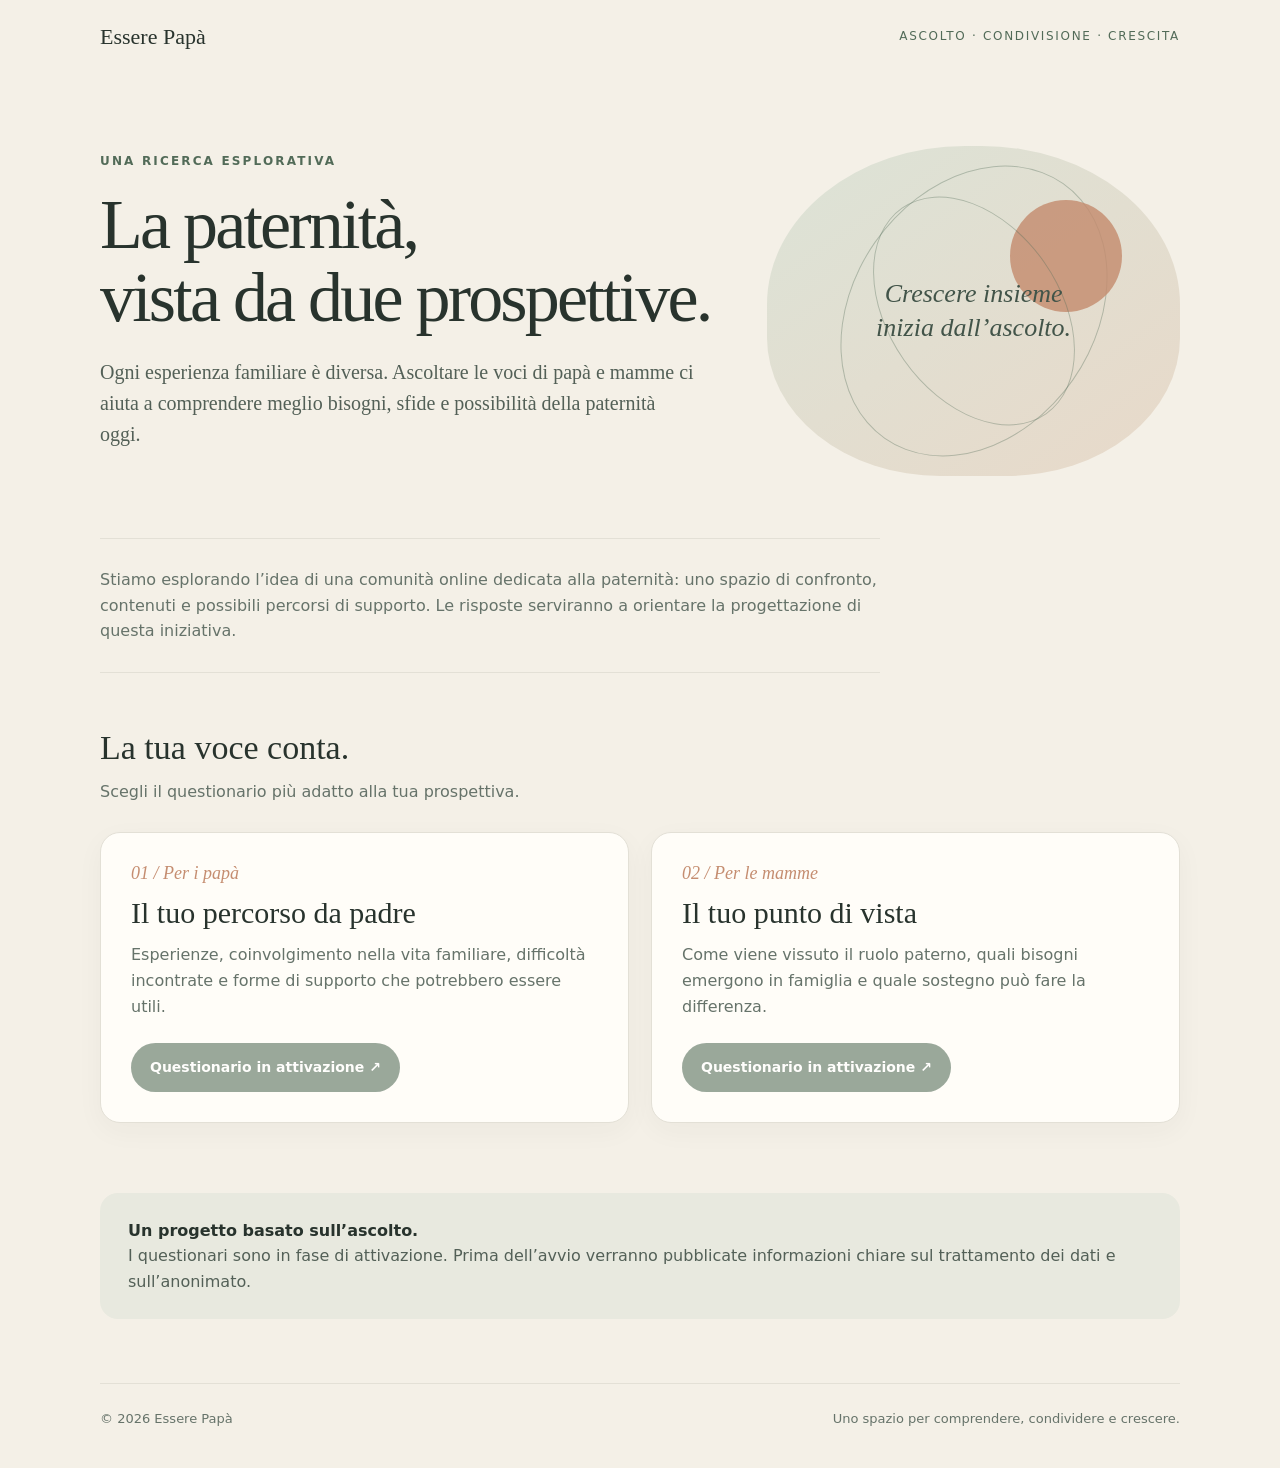
==== index.html @ 02827bf6 "Add Essere Papa landing page" ====
<!doctype html>
<html lang="it">
<head>
<meta charset="utf-8"><meta name="viewport" content="width=device-width,initial-scale=1">
<meta name="theme-color" content="#f4f0e7">
<meta name="description" content="Essere Papà — La paternità, vista da due prospettive.">
<title>Essere Papà — La paternità, vista da due prospettive</title>
<style>
:root{--paper:#f4f0e7;--card:#fffdf8;--ink:#28332d;--muted:#66736a;--sage:#718875;--dark:#526b58;--line:#e3e0d6;--clay:#c58d70}
*{box-sizing:border-box}html{scroll-behavior:smooth}body{margin:0;background:var(--paper);color:var(--ink);font-family:system-ui,-apple-system,"Segoe UI",sans-serif;line-height:1.6}
.wrap{width:min(1080px,calc(100% - 40px));margin:auto}.top{padding:24px 0;display:flex;justify-content:space-between;align-items:center;gap:20px}
.brand{font:22px Georgia,serif}.tag{font-size:12px;letter-spacing:.14em;text-transform:uppercase;color:var(--dark)}
.hero{padding:72px 0 62px;display:grid;grid-template-columns:1.2fr .8fr;gap:48px;align-items:center}
.eyebrow{color:var(--dark);font-size:12px;letter-spacing:.18em;text-transform:uppercase;font-weight:700}
h1{font:clamp(42px,6vw,70px)/1.04 Georgia,serif;letter-spacing:-.04em;margin:18px 0 22px}.lead{font:20px/1.55 Georgia,serif;color:#536057;max-width:600px}
.art{min-height:330px;border-radius:48% 48% 42% 42%;background:linear-gradient(145deg,#dce3d7,#e8d9c9);display:flex;align-items:center;justify-content:center;position:relative;overflow:hidden}
.art:before,.art:after{content:"";position:absolute;border:1px solid rgba(82,107,88,.35);border-radius:50%;width:240px;height:310px;transform:rotate(35deg)}.art:after{width:170px;height:250px;transform:rotate(-35deg)}
.sun{width:112px;height:112px;background:var(--clay);border-radius:50%;opacity:.82;position:absolute;top:54px;right:58px}.quote{z-index:1;font:italic 26px/1.3 Georgia,serif;text-align:center;max-width:250px;color:#425449}
.intro{border-top:1px solid var(--line);border-bottom:1px solid var(--line);padding:28px 0;margin-bottom:56px;color:var(--muted);max-width:780px}
h2{font:34px Georgia,serif;margin:0 0 12px}.sub{color:var(--muted);margin:0 0 28px}.cards{display:grid;grid-template-columns:1fr 1fr;gap:22px;margin-bottom:70px}
.card{background:var(--card);border:1px solid var(--line);border-radius:20px;padding:30px;min-height:260px;display:flex;flex-direction:column;align-items:flex-start;box-shadow:0 8px 28px rgba(43,55,45,.04)}
.num{color:var(--clay);font:italic 18px Georgia,serif}.card h3{font:30px Georgia,serif;margin:12px 0}.card p{color:var(--muted);margin:0 0 24px}
.btn{margin-top:auto;display:inline-flex;padding:13px 19px;border-radius:999px;background:var(--dark);color:white;text-decoration:none;font-weight:650;font-size:14px;opacity:.58}
.note{background:#e8e9df;border-radius:18px;padding:25px 28px;margin-bottom:64px;color:#536057}.note strong{color:var(--ink)}
footer{border-top:1px solid var(--line);padding:25px 0 38px;color:var(--muted);font-size:13px;display:flex;justify-content:space-between;gap:16px;flex-wrap:wrap}
@media(max-width:720px){.hero{grid-template-columns:1fr;padding:46px 0 40px;gap:28px}.art{min-height:230px}.cards{grid-template-columns:1fr}.tag{display:none}}
</style></head>
<body>
<header class="wrap top"><div class="brand">Essere Papà</div><div class="tag">Ascolto · Condivisione · Crescita</div></header>
<main class="wrap">
<section class="hero"><div><div class="eyebrow">Una ricerca esplorativa</div><h1>La paternità,<br>vista da due prospettive.</h1><p class="lead">Ogni esperienza familiare è diversa. Ascoltare le voci di papà e mamme ci aiuta a comprendere meglio bisogni, sfide e possibilità della paternità oggi.</p></div><div class="art"><div class="sun"></div><div class="quote">Crescere insieme<br>inizia dall’ascolto.</div></div></section>
<section class="intro">Stiamo esplorando l’idea di una comunità online dedicata alla paternità: uno spazio di confronto, contenuti e possibili percorsi di supporto. Le risposte serviranno a orientare la progettazione di questa iniziativa.</section>
<section><h2>La tua voce conta.</h2><p class="sub">Scegli il questionario più adatto alla tua prospettiva.</p>
<div class="cards">
<article class="card"><span class="num">01 / Per i papà</span><h3>Il tuo percorso da padre</h3><p>Esperienze, coinvolgimento nella vita familiare, difficoltà incontrate e forme di supporto che potrebbero essere utili.</p><span class="btn">Questionario in attivazione ↗</span></article>
<article class="card"><span class="num">02 / Per le mamme</span><h3>Il tuo punto di vista</h3><p>Come viene vissuto il ruolo paterno, quali bisogni emergono in famiglia e quale sostegno può fare la differenza.</p><span class="btn">Questionario in attivazione ↗</span></article>
</div></section>
<aside class="note"><strong>Un progetto basato sull’ascolto.</strong><br>I questionari sono in fase di attivazione. Prima dell’avvio verranno pubblicate informazioni chiare sul trattamento dei dati e sull’anonimato.</aside>
</main><footer class="wrap"><span>© <span id="year"></span> Essere Papà</span><span>Uno spazio per comprendere, condividere e crescere.</span></footer>
<script>document.getElementById("year").textContent=new Date().getFullYear()</script>
</body></html>
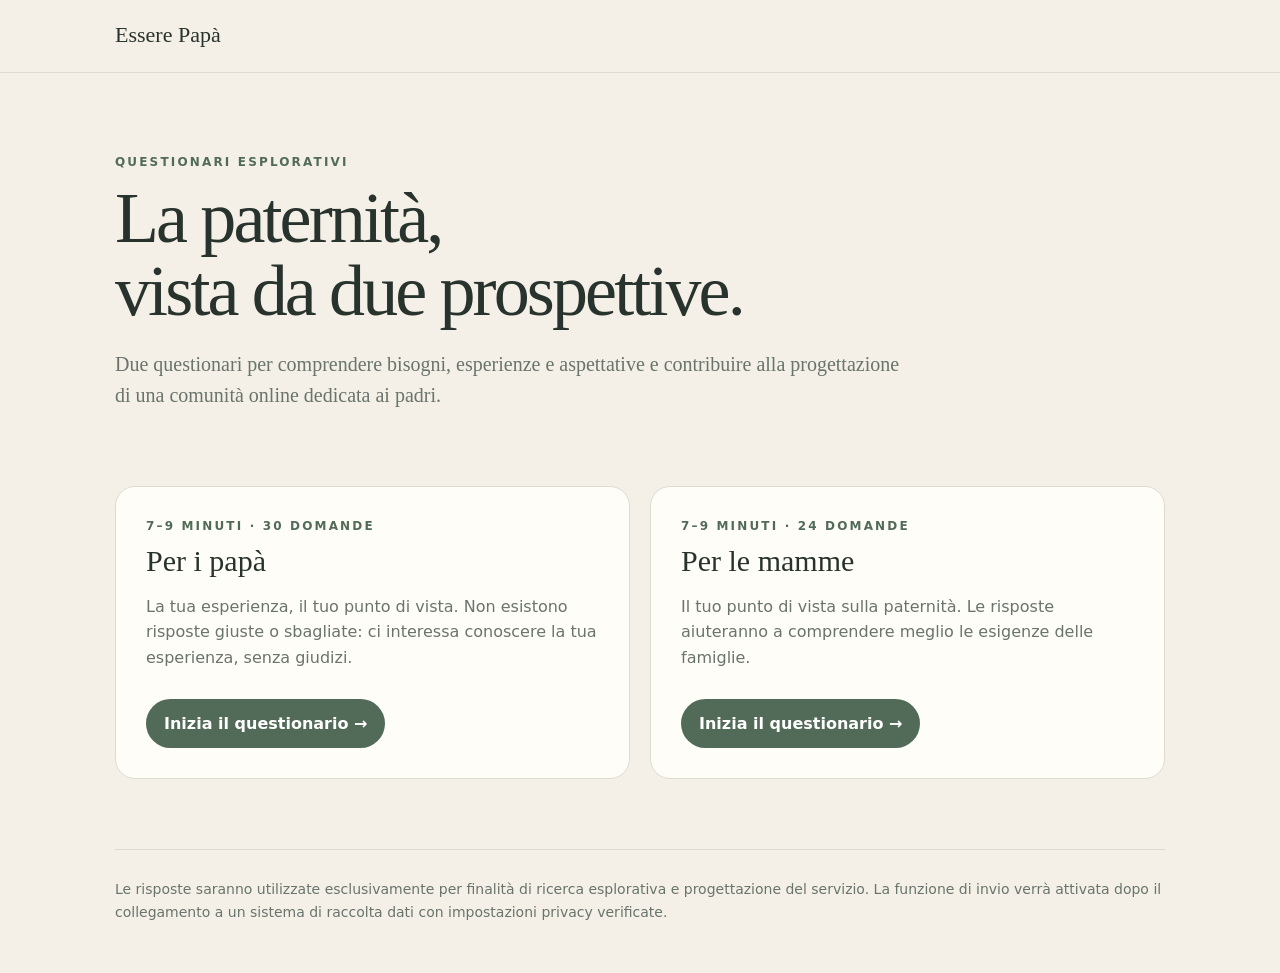
==== commit ab96adbc: "Add complete survey navigation" ====
--- a/index.html
+++ b/index.html
@@ -1,41 +1 @@
-<!doctype html>
-<html lang="it">
-<head>
-<meta charset="utf-8"><meta name="viewport" content="width=device-width,initial-scale=1">
-<meta name="theme-color" content="#f4f0e7">
-<meta name="description" content="Essere Papà — La paternità, vista da due prospettive.">
-<title>Essere Papà — La paternità, vista da due prospettive</title>
-<style>
-:root{--paper:#f4f0e7;--card:#fffdf8;--ink:#28332d;--muted:#66736a;--sage:#718875;--dark:#526b58;--line:#e3e0d6;--clay:#c58d70}
-*{box-sizing:border-box}html{scroll-behavior:smooth}body{margin:0;background:var(--paper);color:var(--ink);font-family:system-ui,-apple-system,"Segoe UI",sans-serif;line-height:1.6}
-.wrap{width:min(1080px,calc(100% - 40px));margin:auto}.top{padding:24px 0;display:flex;justify-content:space-between;align-items:center;gap:20px}
-.brand{font:22px Georgia,serif}.tag{font-size:12px;letter-spacing:.14em;text-transform:uppercase;color:var(--dark)}
-.hero{padding:72px 0 62px;display:grid;grid-template-columns:1.2fr .8fr;gap:48px;align-items:center}
-.eyebrow{color:var(--dark);font-size:12px;letter-spacing:.18em;text-transform:uppercase;font-weight:700}
-h1{font:clamp(42px,6vw,70px)/1.04 Georgia,serif;letter-spacing:-.04em;margin:18px 0 22px}.lead{font:20px/1.55 Georgia,serif;color:#536057;max-width:600px}
-.art{min-height:330px;border-radius:48% 48% 42% 42%;background:linear-gradient(145deg,#dce3d7,#e8d9c9);display:flex;align-items:center;justify-content:center;position:relative;overflow:hidden}
-.art:before,.art:after{content:"";position:absolute;border:1px solid rgba(82,107,88,.35);border-radius:50%;width:240px;height:310px;transform:rotate(35deg)}.art:after{width:170px;height:250px;transform:rotate(-35deg)}
-.sun{width:112px;height:112px;background:var(--clay);border-radius:50%;opacity:.82;position:absolute;top:54px;right:58px}.quote{z-index:1;font:italic 26px/1.3 Georgia,serif;text-align:center;max-width:250px;color:#425449}
-.intro{border-top:1px solid var(--line);border-bottom:1px solid var(--line);padding:28px 0;margin-bottom:56px;color:var(--muted);max-width:780px}
-h2{font:34px Georgia,serif;margin:0 0 12px}.sub{color:var(--muted);margin:0 0 28px}.cards{display:grid;grid-template-columns:1fr 1fr;gap:22px;margin-bottom:70px}
-.card{background:var(--card);border:1px solid var(--line);border-radius:20px;padding:30px;min-height:260px;display:flex;flex-direction:column;align-items:flex-start;box-shadow:0 8px 28px rgba(43,55,45,.04)}
-.num{color:var(--clay);font:italic 18px Georgia,serif}.card h3{font:30px Georgia,serif;margin:12px 0}.card p{color:var(--muted);margin:0 0 24px}
-.btn{margin-top:auto;display:inline-flex;padding:13px 19px;border-radius:999px;background:var(--dark);color:white;text-decoration:none;font-weight:650;font-size:14px;opacity:.58}
-.note{background:#e8e9df;border-radius:18px;padding:25px 28px;margin-bottom:64px;color:#536057}.note strong{color:var(--ink)}
-footer{border-top:1px solid var(--line);padding:25px 0 38px;color:var(--muted);font-size:13px;display:flex;justify-content:space-between;gap:16px;flex-wrap:wrap}
-@media(max-width:720px){.hero{grid-template-columns:1fr;padding:46px 0 40px;gap:28px}.art{min-height:230px}.cards{grid-template-columns:1fr}.tag{display:none}}
-</style></head>
-<body>
-<header class="wrap top"><div class="brand">Essere Papà</div><div class="tag">Ascolto · Condivisione · Crescita</div></header>
-<main class="wrap">
-<section class="hero"><div><div class="eyebrow">Una ricerca esplorativa</div><h1>La paternità,<br>vista da due prospettive.</h1><p class="lead">Ogni esperienza familiare è diversa. Ascoltare le voci di papà e mamme ci aiuta a comprendere meglio bisogni, sfide e possibilità della paternità oggi.</p></div><div class="art"><div class="sun"></div><div class="quote">Crescere insieme<br>inizia dall’ascolto.</div></div></section>
-<section class="intro">Stiamo esplorando l’idea di una comunità online dedicata alla paternità: uno spazio di confronto, contenuti e possibili percorsi di supporto. Le risposte serviranno a orientare la progettazione di questa iniziativa.</section>
-<section><h2>La tua voce conta.</h2><p class="sub">Scegli il questionario più adatto alla tua prospettiva.</p>
-<div class="cards">
-<article class="card"><span class="num">01 / Per i papà</span><h3>Il tuo percorso da padre</h3><p>Esperienze, coinvolgimento nella vita familiare, difficoltà incontrate e forme di supporto che potrebbero essere utili.</p><span class="btn">Questionario in attivazione ↗</span></article>
-<article class="card"><span class="num">02 / Per le mamme</span><h3>Il tuo punto di vista</h3><p>Come viene vissuto il ruolo paterno, quali bisogni emergono in famiglia e quale sostegno può fare la differenza.</p><span class="btn">Questionario in attivazione ↗</span></article>
-</div></section>
-<aside class="note"><strong>Un progetto basato sull’ascolto.</strong><br>I questionari sono in fase di attivazione. Prima dell’avvio verranno pubblicate informazioni chiare sul trattamento dei dati e sull’anonimato.</aside>
-</main><footer class="wrap"><span>© <span id="year"></span> Essere Papà</span><span>Uno spazio per comprendere, condividere e crescere.</span></footer>
-<script>document.getElementById("year").textContent=new Date().getFullYear()</script>
-</body></html>+<!doctype html><html lang="it"><head><meta charset="utf-8"><meta name="viewport" content="width=device-width,initial-scale=1"><title>Essere Papà</title><style>:root{--bg:#f4f0e7;--card:#fffdf8;--ink:#28332d;--muted:#68746c;--green:#526b58;--line:#dedbd1}*{box-sizing:border-box}body{margin:0;background:var(--bg);color:var(--ink);font:16px/1.6 system-ui,sans-serif}.w{width:min(1050px,calc(100% - 36px));margin:auto}header{padding:22px 0;border-bottom:1px solid var(--line)}header a{color:inherit;text-decoration:none;font:22px Georgia,serif}.hero{padding:80px 0 55px;max-width:800px}h1{font:clamp(44px,7vw,72px)/1.02 Georgia,serif;letter-spacing:-.04em;margin:10px 0 20px}.ey{font-size:12px;text-transform:uppercase;letter-spacing:.18em;color:var(--green);font-weight:700}.lead{font:20px/1.55 Georgia,serif;color:var(--muted)}.cards{display:grid;grid-template-columns:1fr 1fr;gap:20px;padding-bottom:70px}.card{background:var(--card);border:1px solid var(--line);border-radius:20px;padding:30px}.card h2{font:30px Georgia,serif;margin:8px 0}.card p{color:var(--muted)}.btn{display:inline-block;margin-top:12px;padding:12px 18px;border-radius:999px;background:var(--green);color:white;text-decoration:none;font-weight:650}.privacy{border-top:1px solid var(--line);padding:28px 0 50px;color:var(--muted);font-size:14px}@media(max-width:680px){.cards{grid-template-columns:1fr}.hero{padding-top:50px}}</style></head><body><header><div class="w"><a href="./">Essere Papà</a></div></header><main class="w"><section class="hero"><div class="ey">Questionari esplorativi</div><h1>La paternità,<br>vista da due prospettive.</h1><p class="lead">Due questionari per comprendere bisogni, esperienze e aspettative e contribuire alla progettazione di una comunità online dedicata ai padri.</p></section><section class="cards"><article class="card"><div class="ey">7–9 minuti · 30 domande</div><h2>Per i papà</h2><p>La tua esperienza, il tuo punto di vista. Non esistono risposte giuste o sbagliate: ci interessa conoscere la tua esperienza, senza giudizi.</p><a class="btn" href="papa.html">Inizia il questionario →</a></article><article class="card"><div class="ey">7–9 minuti · 24 domande</div><h2>Per le mamme</h2><p>Il tuo punto di vista sulla paternità. Le risposte aiuteranno a comprendere meglio le esigenze delle famiglie.</p><a class="btn" href="mamme.html">Inizia il questionario →</a></article></section><div class="privacy">Le risposte saranno utilizzate esclusivamente per finalità di ricerca esplorativa e progettazione del servizio. La funzione di invio verrà attivata dopo il collegamento a un sistema di raccolta dati con impostazioni privacy verificate.</div></main></body></html>
